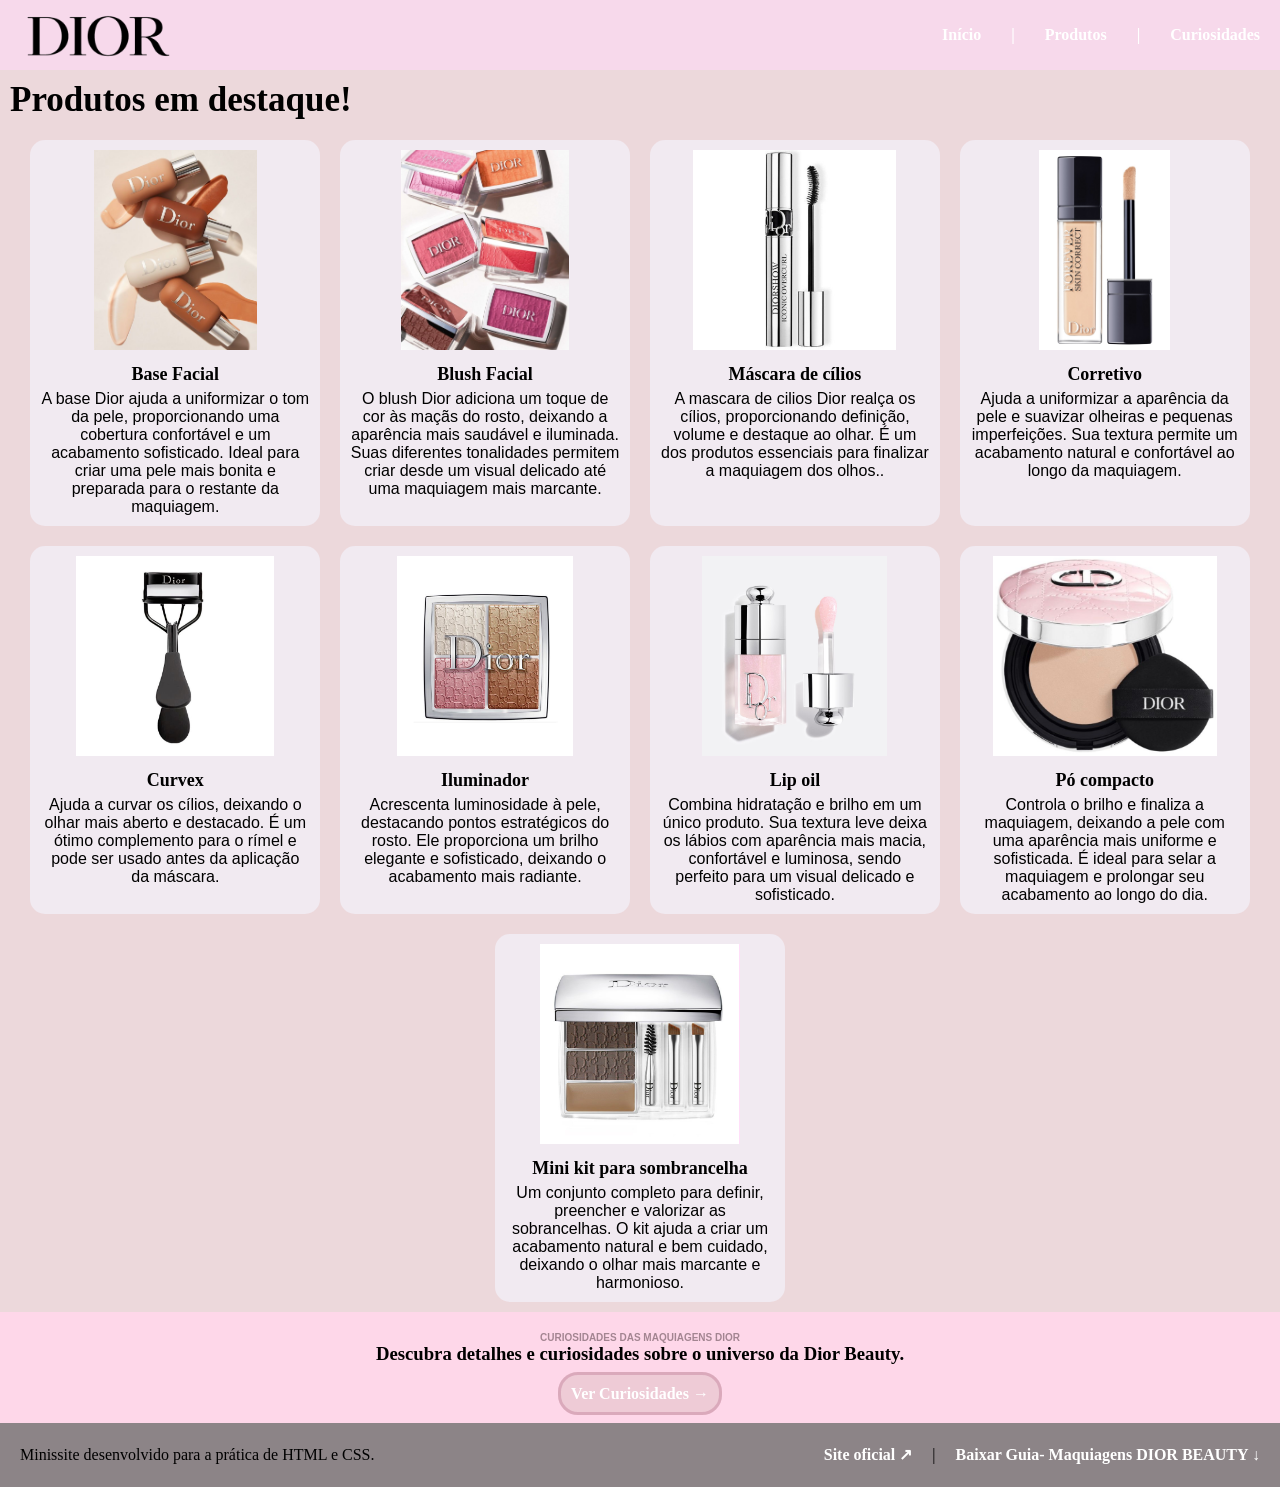
==== pages/produtos.html @ ef1ca60c "adicionando produtos" ====
<!DOCTYPE html>
<html lang="pt-BR">
    <head>
        <meta charset="UTF-8"/>
        <title>Vitrine de produtos</title>
        <link rel="stylesheet" href="../css/produtos.css"/>
    </head>

    <body>
        <header>
            <section id="logo">
                <img src="../assets/img/logo.png" alt="Logo Dior"/>
                            </section>
            <section id="opcoes">
                <span id="opcao-Inicio"><a href="../index.html">Início</a></span>
                <p>|</p>
                <span id="opcao-Produtos"><a href="../pages/produtos.html">Produtos</a></span>
                <p>|</p>
                <span id="opcao-Curiosidades"><a href="../pages/curiosidades.html">Curiosidades</a></span>
            </section>
        </header>

        <main>
            <section id="introdução">
                <article>
                
                
                </article>
            </section>
            <section id="produtos">
                <article>
                  
                    <h2>Produtos em destaque!</h2>
                </article>
                <section id="lista-produtos">
                    <article class="produto">
                        <img src="../assets/img/base.png" alt="base"/>
                        <h3>Base Facial</h3>
                        <p>A base Dior ajuda a uniformizar o tom da pele, proporcionando uma cobertura confortável e
                            um acabamento sofisticado. Ideal para criar uma pele mais bonita e preparada para o restante
                            da maquiagem.</p>
                    </article>
                    <article class="produto">
                        <img src="../assets/img/blush.png" alt="blush facial"/>
                        <h3>Blush Facial </h3>
                        <p>O blush Dior adiciona um toque de cor às maçãs do rosto, deixando a aparência mais
                            saudável e iluminada. Suas diferentes tonalidades permitem criar desde um visual
                            delicado até uma maquiagem mais marcante.</p>
                    </article>
                    <article class="produto">
                        <img src="../assets/img/mascaracilios.png" alt="mascara de cilios"/>
                        <h3>Máscara de cílios</h3>
                        <p>A mascara de cilios Dior realça os cílios, proporcionando definição, volume e destaque ao olhar. É
                            um dos produtos essenciais para finalizar a maquiagem dos olhos..</p>
                    </article>
                    <article class="produto">
                        <img src="../assets/img/corretivo.png" alt="corretivo"/>
                        <h3>Corretivo</h3>
                        <p>Ajuda a uniformizar a aparência da pele e suavizar olheiras e pequenas imperfeições.
                            Sua textura permite um acabamento natural e confortável ao longo da maquiagem.</p>
                    </article>

                    <article class="produto">
                        <img src="../assets/img/curvex.png" alt="curvex"/>
                        <h3>Curvex</h3>
                        <p>Ajuda a curvar os cílios, deixando o olhar mais aberto e destacado. É um ótimo
                            complemento para o rímel e pode ser usado antes da aplicação da máscara.</p>
                    </article>
                    <article class="produto">
                        <img src="../assets/img/iluminador.png" alt="iluminador"/>
                        <h3>Iluminador</h3>
                        <p>Acrescenta luminosidade à pele, destacando pontos estratégicos do
                            rosto. Ele proporciona um brilho elegante e sofisticado, deixando o acabamento mais
                            radiante.</p>
                    </article>
                    <article class="produto">
                        <img src="../assets/img/lipoil.png" alt="lip oil"/>
                        <h3>Lip oil</h3>
                        <p>Combina hidratação e brilho em um único produto. Sua textura leve deixa os lábios com
                            aparência mais macia, confortável e luminosa, sendo perfeito para um visual delicado e
                            sofisticado.</p>
                    </article>
                    <article class="produto">
                        <img src="../assets/img/pocompacto.png" alt="po compacto"/>
                        <h3>Pó compacto</h3>
                        <p>Controla o brilho e finaliza a maquiagem, deixando a pele com uma aparência mais
                            uniforme e sofisticada. É ideal para selar a maquiagem e prolongar seu acabamento ao
                            longo do dia.</p>
                    </article>
                    <article class="produto">
                        <img src="../assets/img/kitsombrancelha.png" alt="mini kit"/>
                        <h3>Mini kit para sombrancelha</h3>
                        <p>Um conjunto completo para definir, preencher e valorizar as sobrancelhas. O kit ajuda
                            a criar um acabamento natural e bem cuidado, deixando o olhar mais marcante e
                            harmonioso.</p>
                    </article>
                    
                </section>
            </section>
            <section id="ir-para-curiosidades">
                <p class="letras_pequenas">Curiosidades das maquiagens Dior</p>
                <h3>Descubra detalhes e curiosidades sobre o universo da Dior Beauty.</h3>
                <a href="../pages/curiosidades.html">Ver Curiosidades →</a>
            </section>
        </main>

        <footer>
            <section>
                <p>Minissite desenvolvido para a prática de HTML e CSS.</p>
            </section>
            <section id="links-rodape">
                <span class="link"><a href="https://shop.dior.com.br/maquiagem?utm_source=google&utm_source_platform=GoogleAds&utm_medium=cpc&utm_campaign=PCD_PC_BRA_FRA_UNI_ALL_202605_EC_PMAX_GGL_CRD_POR_BRL_NOA_NOA_NCA_TEST_CELL_A&gad_source=1&gad_campaignid=24113322373&gbraid=0AAAAADd1kX0RGr9avBKhXa4ef0luRXVdv&gclid=CjwKCAjwoOjVBhArEiwAUwDak15W7hy7bUNR0izkz4pfoi5kD6F8dyNys6UVXfDORSHCskoCxRhT_BoCAPIQAvD_BwE" target="_blank" rel="noreferrer">Site oficial ↗</a></span>
                <p>|</p>
                <span class="link"><a href="../assets/files/teste.txt" download>Baixar Guia- Maquiagens DIOR BEAUTY ↓</a></span>
            </section>
        </footer>
    </body>
</html>
---- css/produtos.css ----
* {
    padding: 0;
    margin: 0;
    box-sizing: border-box;
}

body {

    background-color: rgb(236, 216, 219);
    font-family:Georgia, 'Times New Roman', Times, serif;
    color: rgb(0, 0, 0);
}

header {
    background-color: rgba(252, 219, 243, 0.7);
    padding: 10px;
    display: flex;
    justify-content: space-between;
    padding-left: 20px;
    padding-right: 20px;
    align-items: center;
}

a {
    text-decoration: none;
    color: rgb(255, 255, 255);
}

a:hover {
    color: rgb(225, 190, 218);
}

#logo {
    display: flex;
    align-items: center;
    font-weight: bold;
    color: rgb(255, 255, 255);
}

#logo img {
    height: 50px;
}

#opcoes {
    color: white;
    display: flex;
    gap: 30px;
    font-weight: bold;
}


.letras_pequenas {
    font-family: 'Segoe UI', Tahoma, Geneva, Verdana, sans-serif;
    font-weight: bold;
    text-transform: uppercase;
    font-size: x-small;
    color: rgb(163, 133, 145);
}

#introducao {
    background-color: rgb(163, 133, 145);
    padding: 20px;
    padding-left: 30px;
    padding-right: 30px;
    display: flex;
    justify-content: space-between;
    align-items: center;
    gap: 10px;
    margin-bottom: 10px;
}

#introducao h1 {
    font-size: 60px;
    margin-top: 10px;
    margin-bottom: 10px;
}

#introducao p {
    font-family: 'Segoe UI', Tahoma, Geneva, Verdana, sans-serif;
}

#introducao img {
    width: 450px;
    height: 450px;
}

#ir-para-curiosidades {
    text-align: center;
    background-color: rgb(254, 215, 233);
    padding:20px;
}

#ir-para-curiosidades h3 {
    margin-bottom: 20px;
}

#ir-para-curiosidades a {
    font-weight: bold;
    background-color: rgb(223, 192, 196, 0.5);
    padding: 10px;
    border-radius: 20px;
    border-style: solid;
    border-color: rgba(200, 135, 161, 0.5)
}

#ir-para-curiosidades a:hover {
    color: rgb(248, 247, 248);
}

footer {
    display: flex;
    justify-content: space-between;
    background-color:  rgba(100, 97, 100, 0.7);
    align-items: center;
    line-height: 1.5;
    padding: 20px;
}

#links-rodape {
    display: flex;
    gap: 20px
}

.link {
    font-weight: bold;
}

#produtos {
    padding: 10px;
}

#produtos h2 {
    font-size: 35px;
    margin-bottom: 20px;
}

#lista-produtos {
    display: flex;
    flex-wrap: wrap;
    justify-content: center;
    gap: 20px;
}

.produto {
    width: 23%;
    background-color: rgb(241, 234, 241);
    padding: 10px;
    border-radius: 15px;
    text-align: center;
}

.produto img {
    width: 100%;
    height: 200px;
    object-fit: contain;
}

.produto h3 {
    margin-top: 10px;
    font-size: 18px;
}

.produto p {
    font-family: 'Segoe UI', Tahoma, Geneva, Verdana, sans-serif;
    margin-top: 5px;
}
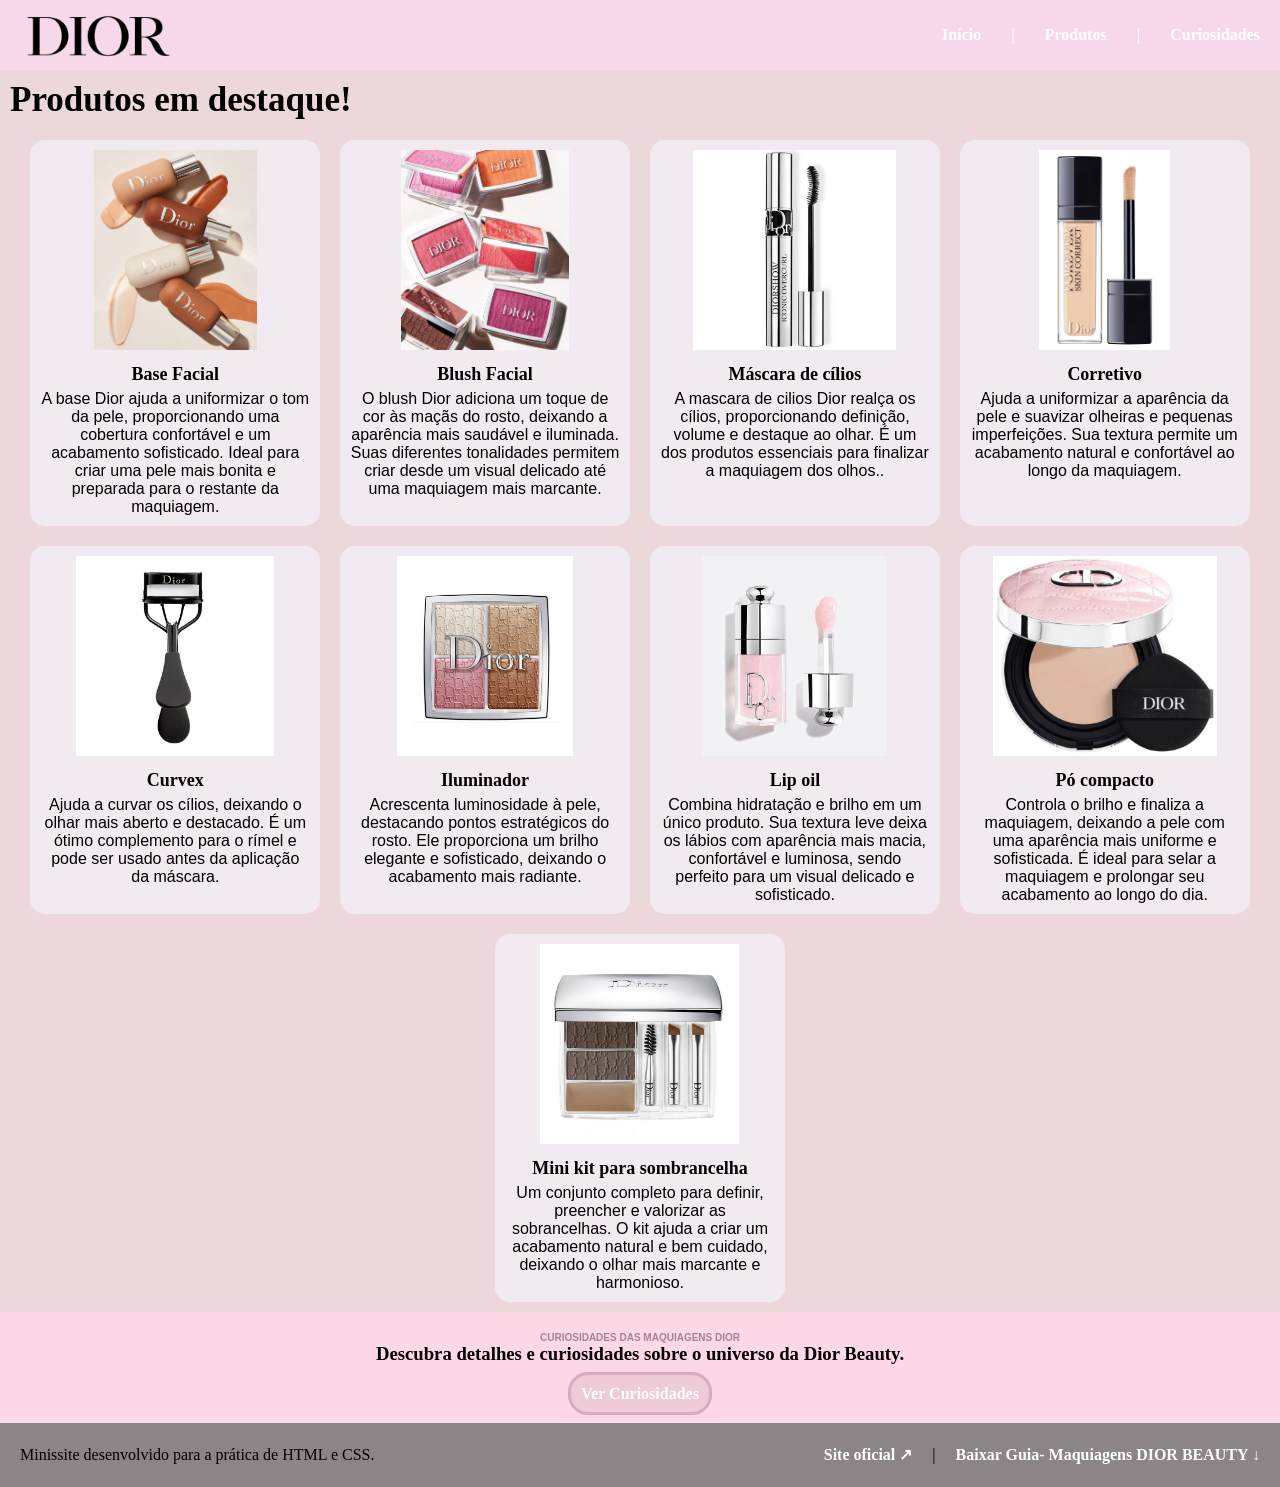
==== commit 9cd88c10: "Atualizando o projeto" ====
--- a/pages/produtos.html
+++ b/pages/produtos.html
@@ -23,13 +23,13 @@
         <main>
             <section id="introdução">
                 <article>
-                
-                
+
+
                 </article>
             </section>
             <section id="produtos">
                 <article>
-                  
+
                     <h2>Produtos em destaque!</h2>
                 </article>
                 <section id="lista-produtos">
@@ -94,13 +94,13 @@
                             a criar um acabamento natural e bem cuidado, deixando o olhar mais marcante e
                             harmonioso.</p>
                     </article>
-                    
+
                 </section>
             </section>
             <section id="ir-para-curiosidades">
                 <p class="letras_pequenas">Curiosidades das maquiagens Dior</p>
                 <h3>Descubra detalhes e curiosidades sobre o universo da Dior Beauty.</h3>
-                <a href="../pages/curiosidades.html">Ver Curiosidades →</a>
+                <a href="../pages/curiosidades.html">Ver Curiosidades</a>
             </section>
         </main>
 
--- a/css/produtos.css
+++ b/css/produtos.css
@@ -84,6 +84,7 @@
     height: 450px;
 }
 
+
 #ir-para-curiosidades {
     text-align: center;
     background-color: rgb(254, 215, 233);
@@ -163,4 +164,4 @@
 .produto p {
     font-family: 'Segoe UI', Tahoma, Geneva, Verdana, sans-serif;
     margin-top: 5px;
-}+}
